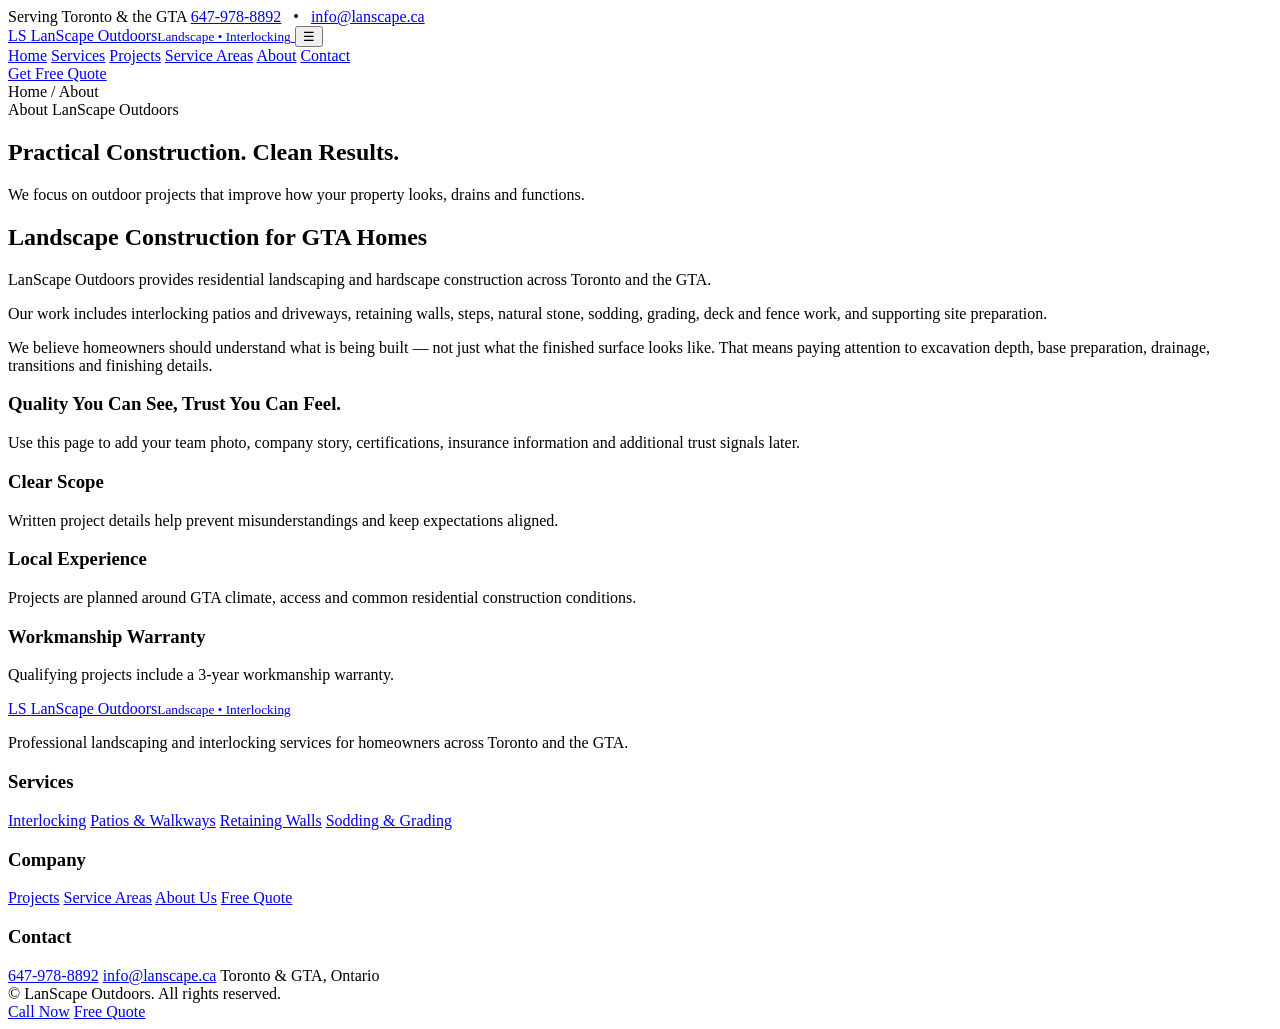
==== about.html @ bbb2f683 "Add files via upload" ====
<!doctype html>
<html lang="en-CA">
<head>
  <meta charset="utf-8">
  <meta name="viewport" content="width=device-width,initial-scale=1">
  <title>About LanScape Outdoors | Toronto Landscaping Contractor</title>
  <meta name="description" content="Learn about LanScape Outdoors, a Toronto GTA landscaping and interlocking contractor focused on durable construction and clean finishing.">
  <link rel="canonical" href="https://lanscape.ca/about.html">
  <link rel="stylesheet" href="/assets/css/style.css">
  <meta property="og:title" content="About LanScape Outdoors | Toronto Landscaping Contractor">
  <meta property="og:description" content="Learn about LanScape Outdoors, a Toronto GTA landscaping and interlocking contractor focused on durable construction and clean finishing.">
  <meta property="og:type" content="website">
  <meta property="og:url" content="https://lanscape.ca/about.html">
  <meta name="theme-color" content="#0f2747">
  <script type="application/ld+json">
  {
    "@context":"https://schema.org",
    "@type":"HomeAndConstructionBusiness",
    "name":"LanScape Outdoors",
    "url":"https://lanscape.ca",
    "telephone":"+1-647-978-8892",
    "email":"info@lanscape.ca",
    "areaServed":["Toronto","Markham","Richmond Hill","Vaughan","Stouffville","Scarborough","North York","Mississauga","Brampton","Aurora"],
    "priceRange":"$$"
  }
  </script>
</head>
<body>

<div class="topbar">
  <div class="container">
    <span>Serving Toronto & the GTA</span>
    <span><a href="tel:+16479788892">647-978-8892</a> &nbsp; • &nbsp; <a href="mailto:info@lanscape.ca">info@lanscape.ca</a></span>
  </div>
</div>
<header class="header">
  <div class="container nav">
    <a class="brand" href="/">
      <span class="brand-mark">LS</span>
      <span>LanScape Outdoors<small>Landscape • Interlocking</small></span>
    </a>
    <button class="menu-toggle" aria-label="Open navigation">☰</button>
    <nav class="nav-links">
      <a href="/">Home</a>
      <a href="/services.html">Services</a>
      <a href="/projects.html">Projects</a>
      <a href="/service-areas.html">Service Areas</a>
      <a href="/about.html">About</a>
      <a href="/contact.html">Contact</a>
    </nav>
    <a class="cta" href="/contact.html">Get Free Quote</a>
  </div>
</header>


<main>
<section class="page-hero"><div class="container"><div class="breadcrumb">Home / About</div><div class="eyebrow">About LanScape Outdoors</div><h1>Practical Construction. Clean Results.</h1><p>We focus on outdoor projects that improve how your property looks, drains and functions.</p></div></section>
<section><div class="container split">
<div><h2>Landscape Construction for GTA Homes</h2><p class="lead">LanScape Outdoors provides residential landscaping and hardscape construction across Toronto and the GTA.</p><p>Our work includes interlocking patios and driveways, retaining walls, steps, natural stone, sodding, grading, deck and fence work, and supporting site preparation.</p><p>We believe homeowners should understand what is being built — not just what the finished surface looks like. That means paying attention to excavation depth, base preparation, drainage, transitions and finishing details.</p></div>
<div class="quote-box"><h3>Quality You Can See, Trust You Can Feel.</h3><p>Use this page to add your team photo, company story, certifications, insurance information and additional trust signals later.</p></div>
</div></section>
<section class="alt"><div class="container"><div class="grid-3">
<div class="card"><h3>Clear Scope</h3><p>Written project details help prevent misunderstandings and keep expectations aligned.</p></div>
<div class="card"><h3>Local Experience</h3><p>Projects are planned around GTA climate, access and common residential construction conditions.</p></div>
<div class="card"><h3>Workmanship Warranty</h3><p>Qualifying projects include a 3-year workmanship warranty.</p></div>
</div></div></section>
</main>


<footer class="footer">
  <div class="container">
    <div class="footer-grid">
      <div>
        <a class="brand" href="/">
          <span class="brand-mark">LS</span>
          <span>LanScape Outdoors<small>Landscape • Interlocking</small></span>
        </a>
        <p>Professional landscaping and interlocking services for homeowners across Toronto and the GTA.</p>
      </div>
      <div>
        <h3>Services</h3>
        <a href="/services.html">Interlocking</a>
        <a href="/services.html">Patios & Walkways</a>
        <a href="/services.html">Retaining Walls</a>
        <a href="/services.html">Sodding & Grading</a>
      </div>
      <div>
        <h3>Company</h3>
        <a href="/projects.html">Projects</a>
        <a href="/service-areas.html">Service Areas</a>
        <a href="/about.html">About Us</a>
        <a href="/contact.html">Free Quote</a>
      </div>
      <div>
        <h3>Contact</h3>
        <a href="tel:+16479788892">647-978-8892</a>
        <a href="mailto:info@lanscape.ca">info@lanscape.ca</a>
        <span>Toronto & GTA, Ontario</span>
      </div>
    </div>
    <div class="footer-bottom">© <span data-year></span> LanScape Outdoors. All rights reserved.</div>
  </div>
</footer>
<div class="floating-contact">
  <a class="btn btn-secondary" href="tel:+16479788892">Call Now</a>
  <a class="btn btn-primary" href="/contact.html">Free Quote</a>
</div>

<script src="/assets/js/main.js"></script>
</body>
</html>
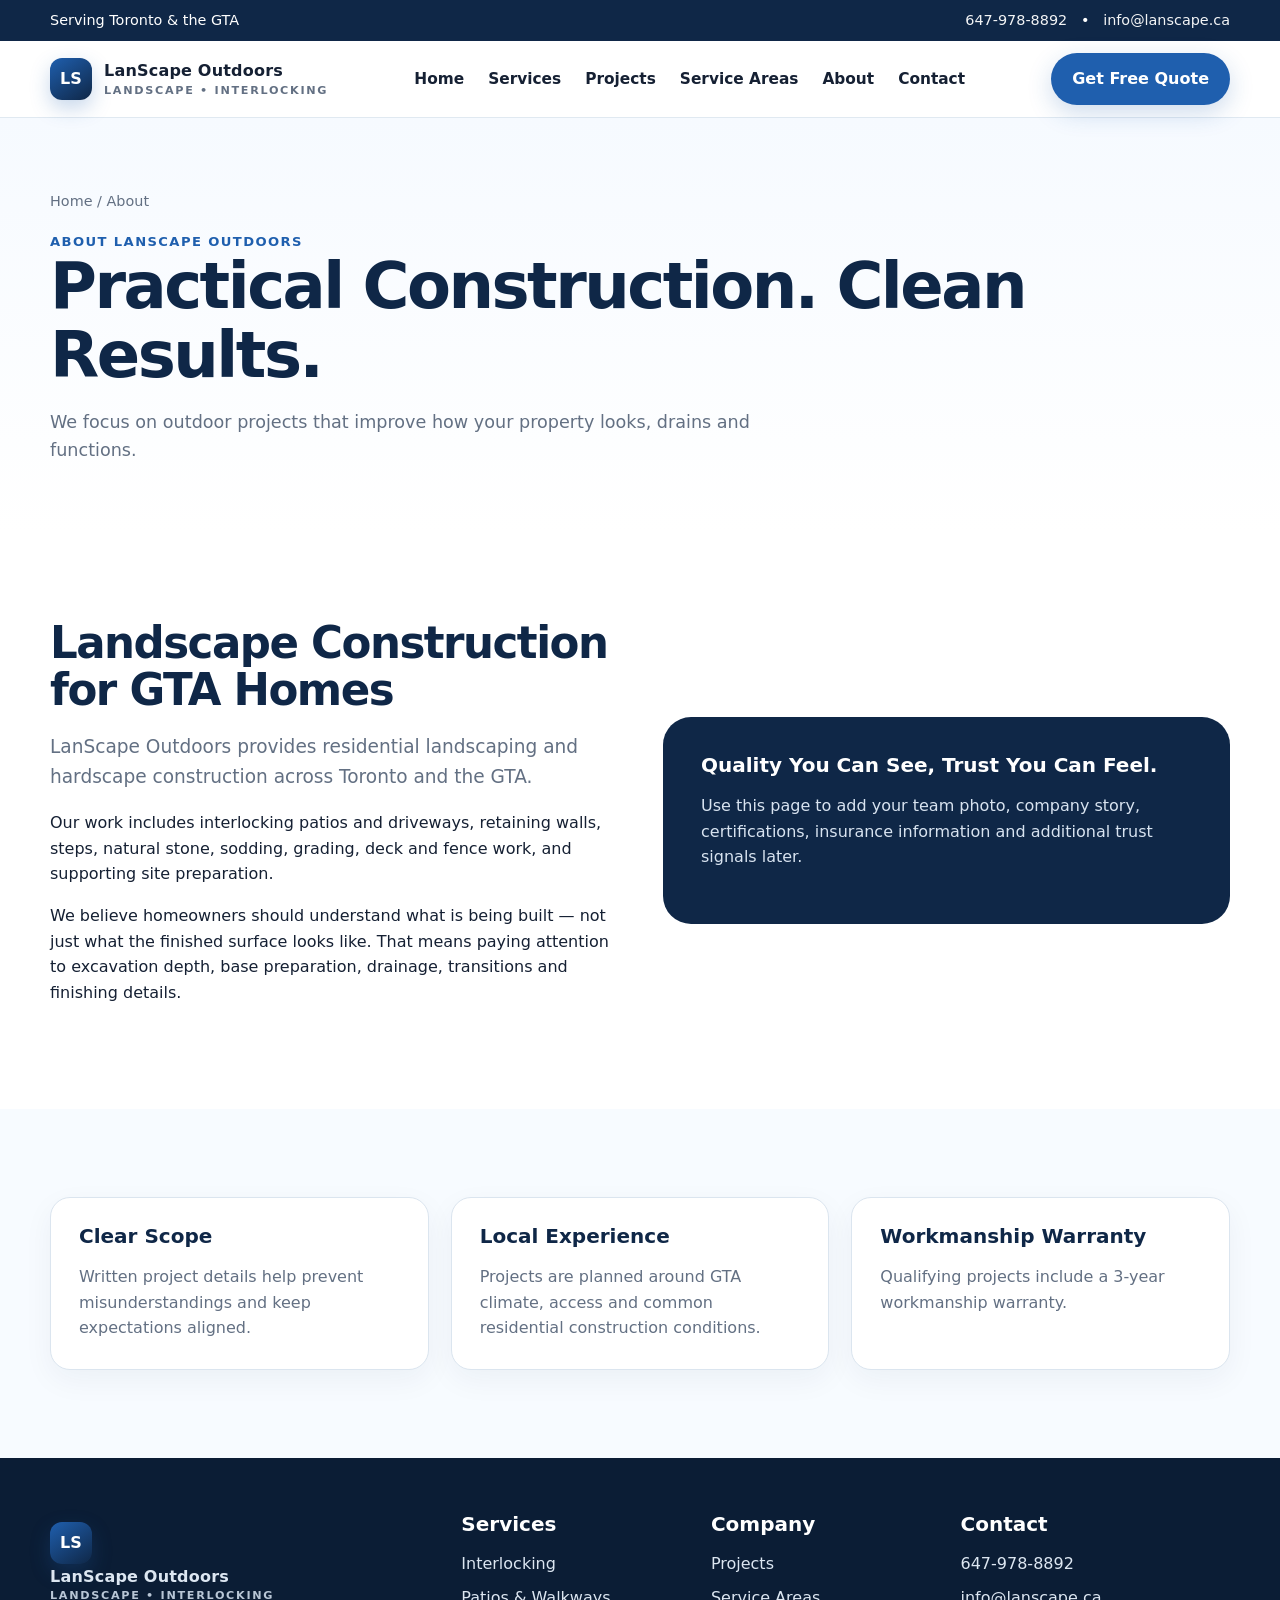
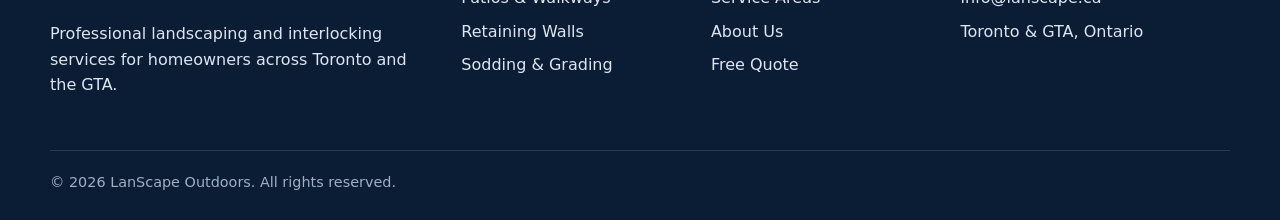
==== commit 6f96ea4d: "Update about.html" ====
--- a/about.html
+++ b/about.html
@@ -6,7 +6,7 @@
   <title>About LanScape Outdoors | Toronto Landscaping Contractor</title>
   <meta name="description" content="Learn about LanScape Outdoors, a Toronto GTA landscaping and interlocking contractor focused on durable construction and clean finishing.">
   <link rel="canonical" href="https://lanscape.ca/about.html">
-  <link rel="stylesheet" href="/assets/css/style.css">
+  <link rel="stylesheet" href="/style.css">
   <meta property="og:title" content="About LanScape Outdoors | Toronto Landscaping Contractor">
   <meta property="og:description" content="Learn about LanScape Outdoors, a Toronto GTA landscaping and interlocking contractor focused on durable construction and clean finishing.">
   <meta property="og:type" content="website">
--- a/style.css
+++ b/style.css
@@ -0,0 +1,196 @@
+:root{
+  --navy:#0f2747;
+  --blue:#1f5fae;
+  --blue2:#2f7fd3;
+  --sky:#eaf4ff;
+  --ink:#152033;
+  --muted:#637083;
+  --line:#dbe5ef;
+  --white:#ffffff;
+  --green:#2e7d32;
+  --shadow:0 18px 50px rgba(15,39,71,.12);
+  --radius:20px;
+  --max:1180px;
+}
+*{box-sizing:border-box}
+html{scroll-behavior:smooth}
+body{
+  margin:0;
+  font-family:Inter,ui-sans-serif,system-ui,-apple-system,BlinkMacSystemFont,"Segoe UI",Arial,sans-serif;
+  color:var(--ink);
+  background:#fff;
+  line-height:1.6;
+}
+a{color:inherit;text-decoration:none}
+img{max-width:100%;display:block}
+.container{width:min(var(--max),calc(100% - 36px));margin:auto}
+.topbar{
+  background:var(--navy);color:#fff;font-size:.9rem;
+}
+.topbar .container{
+  display:flex;justify-content:space-between;gap:18px;align-items:center;padding:9px 0;
+}
+.topbar a{opacity:.95}
+.header{
+  position:sticky;top:0;z-index:50;background:rgba(255,255,255,.96);
+  backdrop-filter:blur(12px);border-bottom:1px solid rgba(219,229,239,.85)
+}
+.nav{
+  min-height:76px;display:flex;align-items:center;justify-content:space-between;gap:24px
+}
+.brand{display:flex;align-items:center;gap:12px;font-weight:900;letter-spacing:.2px}
+.brand-mark{
+  width:42px;height:42px;border-radius:12px;background:linear-gradient(145deg,var(--blue),var(--navy));
+  color:#fff;display:grid;place-items:center;font-weight:900;box-shadow:0 8px 20px rgba(31,95,174,.25)
+}
+.brand small{display:block;font-size:.7rem;color:var(--muted);letter-spacing:1.7px;text-transform:uppercase;margin-top:-2px}
+.nav-links{display:flex;align-items:center;gap:24px;font-weight:700;font-size:.96rem}
+.nav-links a:hover{color:var(--blue)}
+.cta,.btn{
+  display:inline-flex;align-items:center;justify-content:center;gap:8px;
+  border-radius:999px;padding:12px 20px;font-weight:800;border:1px solid transparent;cursor:pointer
+}
+.cta,.btn-primary{background:var(--blue);color:#fff;box-shadow:0 8px 24px rgba(31,95,174,.22)}
+.cta:hover,.btn-primary:hover{background:var(--navy)}
+.btn-secondary{background:#fff;border-color:var(--line);color:var(--navy)}
+.menu-toggle{display:none;background:none;border:0;font-size:1.6rem}
+.hero{
+  background:
+    radial-gradient(circle at 10% 10%,rgba(47,127,211,.16),transparent 36%),
+    linear-gradient(180deg,#f8fbff 0%,#fff 100%);
+  padding:88px 0 72px;
+}
+.hero-grid{display:grid;grid-template-columns:1.05fr .95fr;gap:54px;align-items:center}
+.eyebrow{color:var(--blue);font-weight:900;letter-spacing:1.4px;text-transform:uppercase;font-size:.82rem}
+h1,h2,h3{line-height:1.08;margin:0 0 16px;color:var(--navy)}
+h1{font-size:clamp(2.65rem,5vw,5rem);letter-spacing:-2.5px}
+h2{font-size:clamp(2rem,3.4vw,3.3rem);letter-spacing:-1.5px}
+h3{font-size:1.25rem}
+.lead{font-size:1.16rem;color:var(--muted);max-width:650px}
+.hero-actions{display:flex;gap:12px;flex-wrap:wrap;margin-top:28px}
+.trust-row{display:flex;gap:22px;flex-wrap:wrap;margin-top:28px;color:#3b4b60;font-weight:700;font-size:.95rem}
+.visual{
+  min-height:500px;border-radius:32px;overflow:hidden;position:relative;box-shadow:var(--shadow);
+  background:
+  linear-gradient(135deg,rgba(15,39,71,.08),rgba(31,95,174,.18)),
+  linear-gradient(145deg,#d8e4ef,#f7fbff);
+  border:1px solid #dce7f2
+}
+.visual:before{
+  content:"PROJECT PHOTO";position:absolute;inset:0;display:grid;place-items:center;
+  font-weight:900;color:rgba(15,39,71,.26);letter-spacing:4px;font-size:1.1rem
+}
+.visual-card{
+  position:absolute;left:24px;bottom:24px;background:rgba(255,255,255,.95);
+  border-radius:18px;padding:18px 20px;box-shadow:0 12px 35px rgba(15,39,71,.18);max-width:290px
+}
+.visual-card strong{display:block;color:var(--navy);font-size:1.15rem}
+section{padding:88px 0}
+.section-head{max-width:720px;margin-bottom:42px}
+.section-head p{color:var(--muted);font-size:1.05rem}
+.grid-3{display:grid;grid-template-columns:repeat(3,1fr);gap:22px}
+.card{
+  border:1px solid var(--line);border-radius:var(--radius);padding:28px;background:#fff;
+  box-shadow:0 10px 30px rgba(15,39,71,.05)
+}
+.card:hover{transform:translateY(-2px);transition:.2s ease;box-shadow:var(--shadow)}
+.icon{
+  width:48px;height:48px;border-radius:14px;background:var(--sky);display:grid;place-items:center;
+  color:var(--blue);font-weight:900;margin-bottom:18px
+}
+.card p{color:var(--muted);margin-bottom:0}
+.alt{background:#f7fbff}
+.project-grid{display:grid;grid-template-columns:repeat(3,1fr);gap:22px}
+.project{
+  border-radius:22px;overflow:hidden;background:#fff;border:1px solid var(--line);box-shadow:0 10px 30px rgba(15,39,71,.06)
+}
+.project-image{
+  aspect-ratio:4/3;background:linear-gradient(145deg,#d5e3ef,#eff6fb);display:grid;place-items:center;
+  color:rgba(15,39,71,.28);font-weight:900;letter-spacing:2px
+}
+.project-body{padding:20px}
+.project-body small{color:var(--blue);font-weight:800}
+.stats{display:grid;grid-template-columns:repeat(4,1fr);gap:16px;margin-top:36px}
+.stat{background:var(--navy);color:white;padding:24px;border-radius:18px}
+.stat strong{font-size:2rem;display:block}
+.stat span{opacity:.8}
+.split{display:grid;grid-template-columns:1fr 1fr;gap:46px;align-items:center}
+.checks{display:grid;gap:13px;margin:24px 0}
+.check{display:flex;gap:12px;align-items:flex-start}
+.check-badge{
+  width:26px;height:26px;border-radius:50%;display:grid;place-items:center;background:#e9f7eb;color:var(--green);font-weight:900;flex:none
+}
+.quote-box{background:var(--navy);color:#fff;border-radius:28px;padding:38px}
+.quote-box h2,.quote-box h3{color:#fff}
+.quote-box p{color:#d8e3f0}
+.form{display:grid;grid-template-columns:1fr 1fr;gap:15px;margin-top:22px}
+.form .full{grid-column:1/-1}
+input,select,textarea{
+  width:100%;padding:14px 15px;border-radius:12px;border:1px solid #cfdbe7;
+  font:inherit;background:#fff;color:var(--ink)
+}
+textarea{min-height:128px;resize:vertical}
+.notice{font-size:.85rem;color:#7b8796;margin-top:10px}
+.footer{background:#0b1d35;color:#dce6f1;padding:56px 0 26px}
+.footer-grid{display:grid;grid-template-columns:1.4fr .8fr .8fr 1fr;gap:34px}
+.footer h3{color:#fff}
+.footer a{display:block;margin:8px 0;color:#dce6f1}
+.footer .brand small{color:#b8c6d6}
+.footer-bottom{border-top:1px solid rgba(255,255,255,.12);margin-top:36px;padding-top:20px;color:#9fb0c4;font-size:.9rem}
+.page-hero{padding:72px 0 50px;background:linear-gradient(180deg,#f6faff,#fff)}
+.page-hero p{max-width:720px;color:var(--muted);font-size:1.1rem}
+.service-list{display:grid;grid-template-columns:repeat(2,1fr);gap:20px}
+.service-item{padding:26px;border:1px solid var(--line);border-radius:18px}
+.area-grid{display:grid;grid-template-columns:repeat(4,1fr);gap:14px}
+.area-pill{padding:16px;border:1px solid var(--line);border-radius:14px;background:#fff;font-weight:800;color:var(--navy);text-align:center}
+.breadcrumb{font-size:.9rem;color:var(--muted);margin-bottom:18px}
+.callout{padding:24px;border-left:4px solid var(--blue);background:var(--sky);border-radius:12px}
+.floating-contact{
+  display:none;position:fixed;left:12px;right:12px;bottom:12px;z-index:60;gap:10px
+}
+.floating-contact a{flex:1}
+@media(max-width:900px){
+  .nav-links{display:none;position:absolute;top:76px;left:0;right:0;background:#fff;padding:20px 24px;border-bottom:1px solid var(--line);flex-direction:column;align-items:flex-start}
+  .nav-links.open{display:flex}
+  .menu-toggle{display:block}
+  .nav .cta{display:none}
+  .hero{padding-top:56px}
+  .hero-grid,.split{grid-template-columns:1fr}
+  .visual{min-height:380px}
+  .grid-3,.project-grid{grid-template-columns:1fr 1fr}
+  .stats{grid-template-columns:1fr 1fr}
+  .footer-grid{grid-template-columns:1fr 1fr}
+  .area-grid{grid-template-columns:repeat(2,1fr)}
+}
+@media(max-width:620px){
+  body{padding-bottom:76px}
+  .topbar .container{justify-content:center}.topbar .container span:last-child{display:none}
+  .grid-3,.project-grid,.service-list,.form{grid-template-columns:1fr}
+  .form .full{grid-column:auto}
+  .footer-grid{grid-template-columns:1fr}
+  .visual{min-height:320px}
+  h1{letter-spacing:-1.5px}
+  section{padding:68px 0}
+  .floating-contact{display:flex}
+}
+
+
+/* ===== Homepage v2 ===== */
+.home-hero{position:relative;min-height:700px;display:flex;align-items:center;overflow:hidden;background:linear-gradient(90deg,rgba(7,25,47,.92) 0%,rgba(7,25,47,.78) 42%,rgba(7,25,47,.24) 72%,rgba(7,25,47,.08) 100%),linear-gradient(135deg,#213c5d,#8da5b8)}
+.home-hero::after{content:"REPLACE WITH YOUR BEST COMPLETED PROJECT PHOTO";position:absolute;right:5%;bottom:8%;color:rgba(255,255,255,.34);font-weight:900;letter-spacing:2px;font-size:.8rem}
+.home-hero-content{position:relative;z-index:2;max-width:760px;padding:105px 0 100px;color:#fff}
+.home-hero .eyebrow{color:#9fd0ff}.home-hero h1{color:#fff;font-size:clamp(3rem,5.7vw,5.7rem);max-width:900px}.home-hero .lead{color:#e1ebf5;max-width:690px;font-size:1.18rem}
+.hero-proof{display:flex;gap:24px;flex-wrap:wrap;margin-top:30px;color:#fff;font-weight:800}.hero-proof span{display:flex;align-items:center;gap:8px}.hero-proof i{font-style:normal;width:24px;height:24px;border-radius:50%;background:rgba(255,255,255,.15);display:grid;place-items:center}
+.proof-strip{margin-top:-38px;position:relative;z-index:5}.proof-strip-inner{background:#fff;border:1px solid var(--line);border-radius:22px;box-shadow:var(--shadow);display:grid;grid-template-columns:repeat(4,1fr);overflow:hidden}
+.proof-item{padding:26px 24px;border-right:1px solid var(--line)}.proof-item:last-child{border-right:0}.proof-item strong{display:block;color:var(--navy);font-size:1.06rem}.proof-item span{color:var(--muted);font-size:.9rem}
+.service-feature-grid{display:grid;grid-template-columns:repeat(4,1fr);gap:18px}.service-feature{min-height:280px;border-radius:22px;padding:26px;position:relative;overflow:hidden;color:#fff;display:flex;align-items:flex-end;background:linear-gradient(180deg,rgba(14,39,69,.10),rgba(14,39,69,.92)),linear-gradient(145deg,#8fa8ba,#46637e)}
+.service-feature h3{color:#fff;margin-bottom:8px;font-size:1.35rem}.service-feature p{color:#dce7f1;margin:0;font-size:.95rem}.service-feature .num{position:absolute;top:20px;left:22px;font-weight:900;font-size:.84rem;color:#c8e0f8}
+.project-showcase{display:grid;grid-template-columns:1.25fr .75fr;gap:20px}.big-project,.small-project{border-radius:24px;overflow:hidden;position:relative;background:linear-gradient(145deg,#d3dfe8,#7891a5)}.big-project{min-height:520px}.small-stack{display:grid;gap:20px}.small-project{min-height:250px}
+.project-overlay{position:absolute;left:0;right:0;bottom:0;padding:28px;color:#fff;background:linear-gradient(transparent,rgba(8,27,48,.92))}.project-overlay h3{color:#fff;margin:4px 0 5px}.project-overlay span{font-size:.9rem;color:#dfe9f3}
+.photo-tag{position:absolute;top:18px;right:18px;background:rgba(255,255,255,.91);color:var(--navy);padding:7px 11px;border-radius:999px;font-size:.72rem;font-weight:900;letter-spacing:.7px}
+.process-grid{display:grid;grid-template-columns:repeat(4,1fr);gap:18px}.process-step{padding:28px 24px;border-top:3px solid var(--blue);background:#fff;border-radius:0 0 18px 18px;box-shadow:0 12px 32px rgba(15,39,71,.06)}.process-step b{display:block;color:var(--blue);font-size:.82rem;letter-spacing:1px;margin-bottom:12px}.process-step h3{font-size:1.15rem}
+.warranty-band{border:1px solid #bfd6ed;background:linear-gradient(135deg,#edf6ff,#f9fcff);border-radius:24px;padding:34px;display:flex;justify-content:space-between;gap:30px;align-items:center}.warranty-band h3{font-size:1.55rem;margin-bottom:8px}
+.faq{display:grid;gap:12px}.faq details{border:1px solid var(--line);border-radius:14px;padding:17px 20px;background:#fff}.faq summary{cursor:pointer;font-weight:800;color:var(--navy)}.faq p{color:var(--muted);margin-bottom:0}
+.bottom-cta{padding:75px 0;background:linear-gradient(135deg,var(--navy),#173d6b);color:#fff}.bottom-cta h2{color:#fff}.bottom-cta p{color:#d8e6f3}
+@media(max-width:1000px){.service-feature-grid,.process-grid{grid-template-columns:1fr 1fr}.proof-strip-inner{grid-template-columns:1fr 1fr}.proof-item:nth-child(2){border-right:0}.proof-item:nth-child(-n+2){border-bottom:1px solid var(--line)}}
+@media(max-width:760px){.home-hero{min-height:640px;background:linear-gradient(180deg,#102b4d,#24496e)}.home-hero-content{padding:75px 0 90px}.proof-strip{margin-top:-24px}.proof-strip-inner,.service-feature-grid,.process-grid,.project-showcase{grid-template-columns:1fr}.proof-item{border-right:0;border-bottom:1px solid var(--line)}.proof-item:last-child{border-bottom:0}.big-project{min-height:400px}.warranty-band{align-items:flex-start;flex-direction:column}}
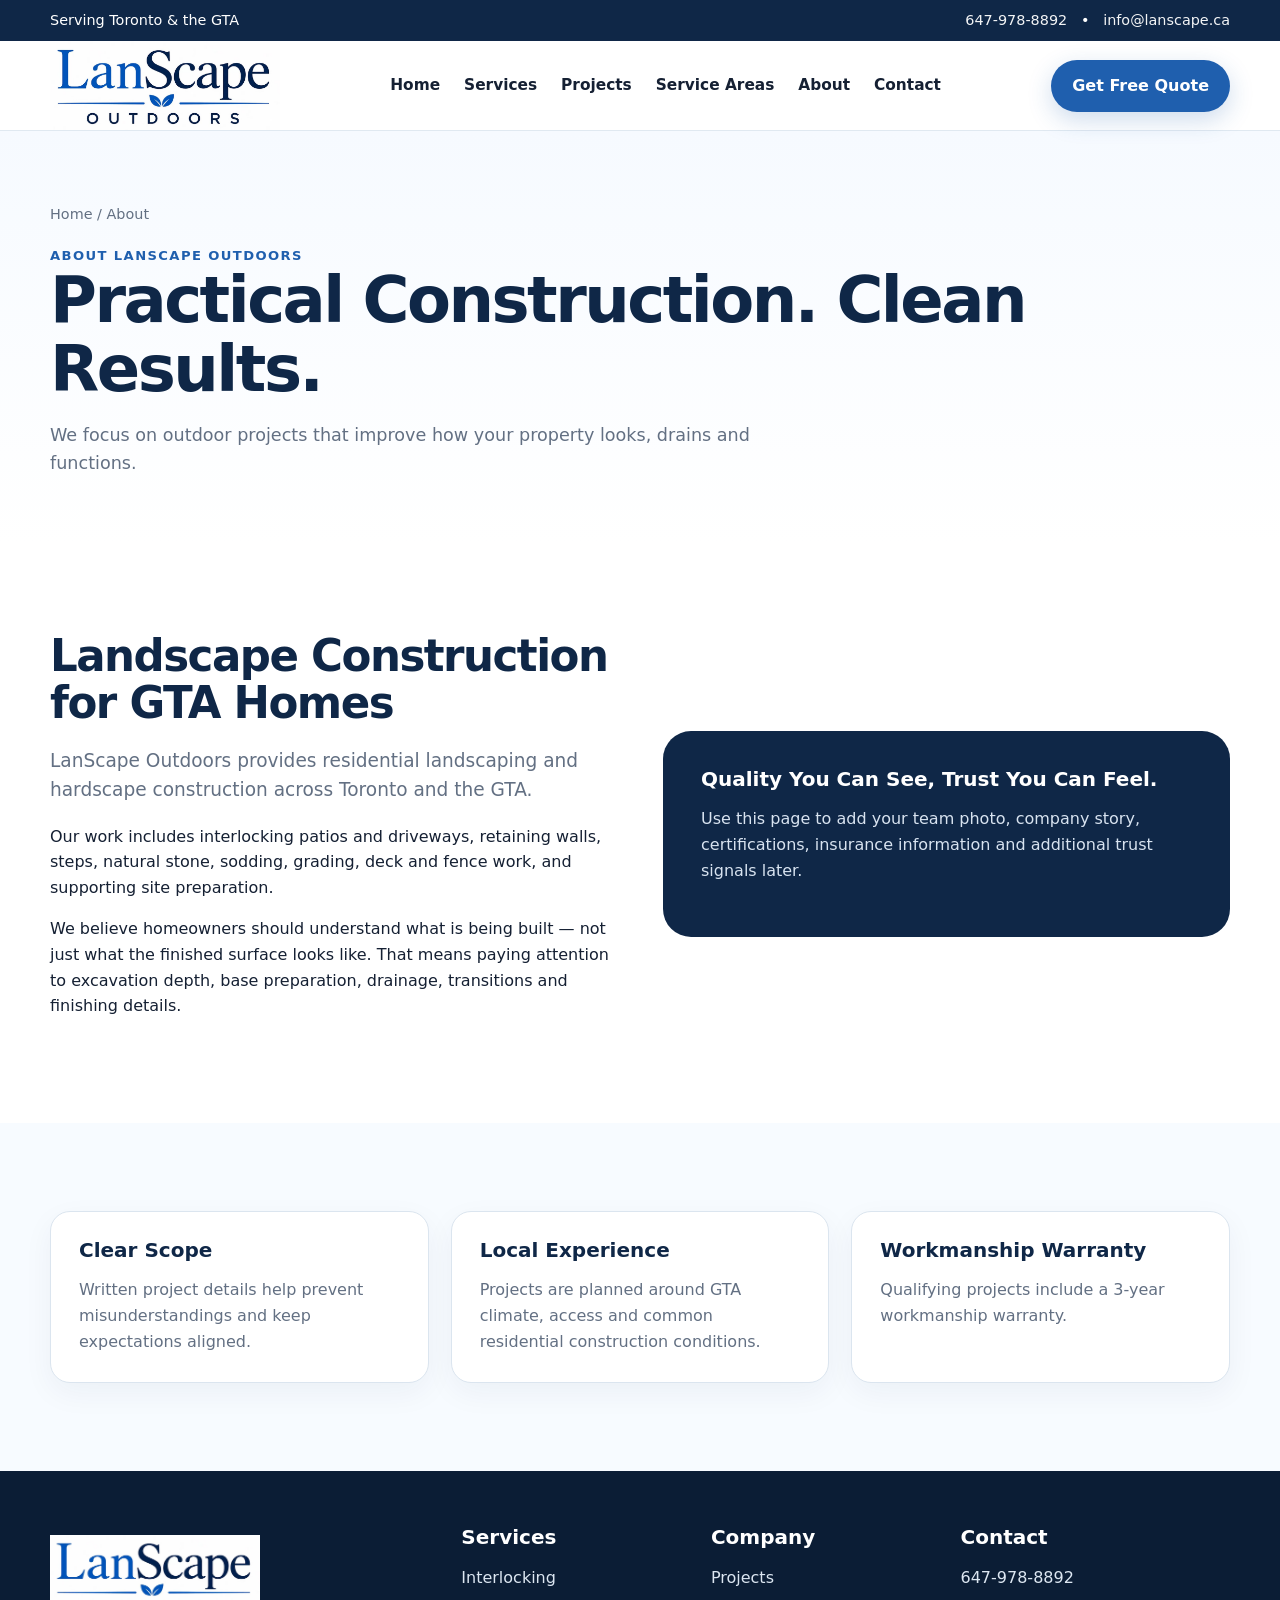
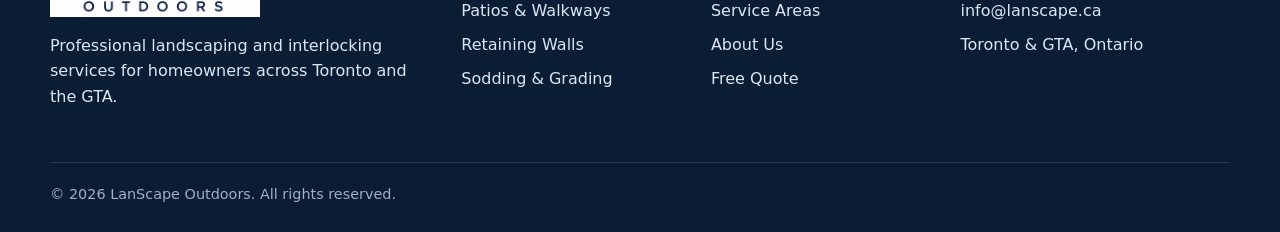
==== commit 818d1306: "Add files via upload" ====
--- a/about.html
+++ b/about.html
@@ -6,7 +6,7 @@
   <title>About LanScape Outdoors | Toronto Landscaping Contractor</title>
   <meta name="description" content="Learn about LanScape Outdoors, a Toronto GTA landscaping and interlocking contractor focused on durable construction and clean finishing.">
   <link rel="canonical" href="https://lanscape.ca/about.html">
-  <link rel="stylesheet" href="/style.css">
+  <link rel="stylesheet" href="/assets/css/style.css">
   <meta property="og:title" content="About LanScape Outdoors | Toronto Landscaping Contractor">
   <meta property="og:description" content="Learn about LanScape Outdoors, a Toronto GTA landscaping and interlocking contractor focused on durable construction and clean finishing.">
   <meta property="og:type" content="website">
@@ -35,10 +35,7 @@
 </div>
 <header class="header">
   <div class="container nav">
-    <a class="brand" href="/">
-      <span class="brand-mark">LS</span>
-      <span>LanScape Outdoors<small>Landscape • Interlocking</small></span>
-    </a>
+    <a class="brand brand-logo" href="/"><img src="/assets/images/lanscape-logo.png" alt="LanScape Outdoors"></a>
     <button class="menu-toggle" aria-label="Open navigation">☰</button>
     <nav class="nav-links">
       <a href="/">Home</a>
@@ -71,10 +68,7 @@
   <div class="container">
     <div class="footer-grid">
       <div>
-        <a class="brand" href="/">
-          <span class="brand-mark">LS</span>
-          <span>LanScape Outdoors<small>Landscape • Interlocking</small></span>
-        </a>
+        <a class="brand brand-logo" href="/"><img src="/assets/images/lanscape-logo.png" alt="LanScape Outdoors"></a>
         <p>Professional landscaping and interlocking services for homeowners across Toronto and the GTA.</p>
       </div>
       <div>
--- a/assets/css/style.css
+++ b/assets/css/style.css
@@ -0,0 +1,204 @@
+:root{
+  --navy:#0f2747;
+  --blue:#1f5fae;
+  --blue2:#2f7fd3;
+  --sky:#eaf4ff;
+  --ink:#152033;
+  --muted:#637083;
+  --line:#dbe5ef;
+  --white:#ffffff;
+  --green:#2e7d32;
+  --shadow:0 18px 50px rgba(15,39,71,.12);
+  --radius:20px;
+  --max:1180px;
+}
+*{box-sizing:border-box}
+html{scroll-behavior:smooth}
+body{
+  margin:0;
+  font-family:Inter,ui-sans-serif,system-ui,-apple-system,BlinkMacSystemFont,"Segoe UI",Arial,sans-serif;
+  color:var(--ink);
+  background:#fff;
+  line-height:1.6;
+}
+a{color:inherit;text-decoration:none}
+img{max-width:100%;display:block}
+.container{width:min(var(--max),calc(100% - 36px));margin:auto}
+.topbar{
+  background:var(--navy);color:#fff;font-size:.9rem;
+}
+.topbar .container{
+  display:flex;justify-content:space-between;gap:18px;align-items:center;padding:9px 0;
+}
+.topbar a{opacity:.95}
+.header{
+  position:sticky;top:0;z-index:50;background:rgba(255,255,255,.96);
+  backdrop-filter:blur(12px);border-bottom:1px solid rgba(219,229,239,.85)
+}
+.nav{
+  min-height:76px;display:flex;align-items:center;justify-content:space-between;gap:24px
+}
+.brand{display:flex;align-items:center;gap:12px;font-weight:900;letter-spacing:.2px}
+.brand-mark{
+  width:42px;height:42px;border-radius:12px;background:linear-gradient(145deg,var(--blue),var(--navy));
+  color:#fff;display:grid;place-items:center;font-weight:900;box-shadow:0 8px 20px rgba(31,95,174,.25)
+}
+.brand small{display:block;font-size:.7rem;color:var(--muted);letter-spacing:1.7px;text-transform:uppercase;margin-top:-2px}
+.nav-links{display:flex;align-items:center;gap:24px;font-weight:700;font-size:.96rem}
+.nav-links a:hover{color:var(--blue)}
+.cta,.btn{
+  display:inline-flex;align-items:center;justify-content:center;gap:8px;
+  border-radius:999px;padding:12px 20px;font-weight:800;border:1px solid transparent;cursor:pointer
+}
+.cta,.btn-primary{background:var(--blue);color:#fff;box-shadow:0 8px 24px rgba(31,95,174,.22)}
+.cta:hover,.btn-primary:hover{background:var(--navy)}
+.btn-secondary{background:#fff;border-color:var(--line);color:var(--navy)}
+.menu-toggle{display:none;background:none;border:0;font-size:1.6rem}
+.hero{
+  background:
+    radial-gradient(circle at 10% 10%,rgba(47,127,211,.16),transparent 36%),
+    linear-gradient(180deg,#f8fbff 0%,#fff 100%);
+  padding:88px 0 72px;
+}
+.hero-grid{display:grid;grid-template-columns:1.05fr .95fr;gap:54px;align-items:center}
+.eyebrow{color:var(--blue);font-weight:900;letter-spacing:1.4px;text-transform:uppercase;font-size:.82rem}
+h1,h2,h3{line-height:1.08;margin:0 0 16px;color:var(--navy)}
+h1{font-size:clamp(2.65rem,5vw,5rem);letter-spacing:-2.5px}
+h2{font-size:clamp(2rem,3.4vw,3.3rem);letter-spacing:-1.5px}
+h3{font-size:1.25rem}
+.lead{font-size:1.16rem;color:var(--muted);max-width:650px}
+.hero-actions{display:flex;gap:12px;flex-wrap:wrap;margin-top:28px}
+.trust-row{display:flex;gap:22px;flex-wrap:wrap;margin-top:28px;color:#3b4b60;font-weight:700;font-size:.95rem}
+.visual{
+  min-height:500px;border-radius:32px;overflow:hidden;position:relative;box-shadow:var(--shadow);
+  background:
+  linear-gradient(135deg,rgba(15,39,71,.08),rgba(31,95,174,.18)),
+  linear-gradient(145deg,#d8e4ef,#f7fbff);
+  border:1px solid #dce7f2
+}
+.visual:before{
+  content:"PROJECT PHOTO";position:absolute;inset:0;display:grid;place-items:center;
+  font-weight:900;color:rgba(15,39,71,.26);letter-spacing:4px;font-size:1.1rem
+}
+.visual-card{
+  position:absolute;left:24px;bottom:24px;background:rgba(255,255,255,.95);
+  border-radius:18px;padding:18px 20px;box-shadow:0 12px 35px rgba(15,39,71,.18);max-width:290px
+}
+.visual-card strong{display:block;color:var(--navy);font-size:1.15rem}
+section{padding:88px 0}
+.section-head{max-width:720px;margin-bottom:42px}
+.section-head p{color:var(--muted);font-size:1.05rem}
+.grid-3{display:grid;grid-template-columns:repeat(3,1fr);gap:22px}
+.card{
+  border:1px solid var(--line);border-radius:var(--radius);padding:28px;background:#fff;
+  box-shadow:0 10px 30px rgba(15,39,71,.05)
+}
+.card:hover{transform:translateY(-2px);transition:.2s ease;box-shadow:var(--shadow)}
+.icon{
+  width:48px;height:48px;border-radius:14px;background:var(--sky);display:grid;place-items:center;
+  color:var(--blue);font-weight:900;margin-bottom:18px
+}
+.card p{color:var(--muted);margin-bottom:0}
+.alt{background:#f7fbff}
+.project-grid{display:grid;grid-template-columns:repeat(3,1fr);gap:22px}
+.project{
+  border-radius:22px;overflow:hidden;background:#fff;border:1px solid var(--line);box-shadow:0 10px 30px rgba(15,39,71,.06)
+}
+.project-image{
+  aspect-ratio:4/3;background:linear-gradient(145deg,#d5e3ef,#eff6fb);display:grid;place-items:center;
+  color:rgba(15,39,71,.28);font-weight:900;letter-spacing:2px
+}
+.project-body{padding:20px}
+.project-body small{color:var(--blue);font-weight:800}
+.stats{display:grid;grid-template-columns:repeat(4,1fr);gap:16px;margin-top:36px}
+.stat{background:var(--navy);color:white;padding:24px;border-radius:18px}
+.stat strong{font-size:2rem;display:block}
+.stat span{opacity:.8}
+.split{display:grid;grid-template-columns:1fr 1fr;gap:46px;align-items:center}
+.checks{display:grid;gap:13px;margin:24px 0}
+.check{display:flex;gap:12px;align-items:flex-start}
+.check-badge{
+  width:26px;height:26px;border-radius:50%;display:grid;place-items:center;background:#e9f7eb;color:var(--green);font-weight:900;flex:none
+}
+.quote-box{background:var(--navy);color:#fff;border-radius:28px;padding:38px}
+.quote-box h2,.quote-box h3{color:#fff}
+.quote-box p{color:#d8e3f0}
+.form{display:grid;grid-template-columns:1fr 1fr;gap:15px;margin-top:22px}
+.form .full{grid-column:1/-1}
+input,select,textarea{
+  width:100%;padding:14px 15px;border-radius:12px;border:1px solid #cfdbe7;
+  font:inherit;background:#fff;color:var(--ink)
+}
+textarea{min-height:128px;resize:vertical}
+.notice{font-size:.85rem;color:#7b8796;margin-top:10px}
+.footer{background:#0b1d35;color:#dce6f1;padding:56px 0 26px}
+.footer-grid{display:grid;grid-template-columns:1.4fr .8fr .8fr 1fr;gap:34px}
+.footer h3{color:#fff}
+.footer a{display:block;margin:8px 0;color:#dce6f1}
+.footer .brand small{color:#b8c6d6}
+.footer-bottom{border-top:1px solid rgba(255,255,255,.12);margin-top:36px;padding-top:20px;color:#9fb0c4;font-size:.9rem}
+.page-hero{padding:72px 0 50px;background:linear-gradient(180deg,#f6faff,#fff)}
+.page-hero p{max-width:720px;color:var(--muted);font-size:1.1rem}
+.service-list{display:grid;grid-template-columns:repeat(2,1fr);gap:20px}
+.service-item{padding:26px;border:1px solid var(--line);border-radius:18px}
+.area-grid{display:grid;grid-template-columns:repeat(4,1fr);gap:14px}
+.area-pill{padding:16px;border:1px solid var(--line);border-radius:14px;background:#fff;font-weight:800;color:var(--navy);text-align:center}
+.breadcrumb{font-size:.9rem;color:var(--muted);margin-bottom:18px}
+.callout{padding:24px;border-left:4px solid var(--blue);background:var(--sky);border-radius:12px}
+.floating-contact{
+  display:none;position:fixed;left:12px;right:12px;bottom:12px;z-index:60;gap:10px
+}
+.floating-contact a{flex:1}
+@media(max-width:900px){
+  .nav-links{display:none;position:absolute;top:76px;left:0;right:0;background:#fff;padding:20px 24px;border-bottom:1px solid var(--line);flex-direction:column;align-items:flex-start}
+  .nav-links.open{display:flex}
+  .menu-toggle{display:block}
+  .nav .cta{display:none}
+  .hero{padding-top:56px}
+  .hero-grid,.split{grid-template-columns:1fr}
+  .visual{min-height:380px}
+  .grid-3,.project-grid{grid-template-columns:1fr 1fr}
+  .stats{grid-template-columns:1fr 1fr}
+  .footer-grid{grid-template-columns:1fr 1fr}
+  .area-grid{grid-template-columns:repeat(2,1fr)}
+}
+@media(max-width:620px){
+  body{padding-bottom:76px}
+  .topbar .container{justify-content:center}.topbar .container span:last-child{display:none}
+  .grid-3,.project-grid,.service-list,.form{grid-template-columns:1fr}
+  .form .full{grid-column:auto}
+  .footer-grid{grid-template-columns:1fr}
+  .visual{min-height:320px}
+  h1{letter-spacing:-1.5px}
+  section{padding:68px 0}
+  .floating-contact{display:flex}
+}
+
+
+/* ===== Homepage v2 ===== */
+.home-hero{position:relative;min-height:700px;display:flex;align-items:center;overflow:hidden;background:linear-gradient(90deg,rgba(7,25,47,.92) 0%,rgba(7,25,47,.78) 42%,rgba(7,25,47,.24) 72%,rgba(7,25,47,.08) 100%),linear-gradient(135deg,#213c5d,#8da5b8)}
+.home-hero::after{content:"REPLACE WITH YOUR BEST COMPLETED PROJECT PHOTO";position:absolute;right:5%;bottom:8%;color:rgba(255,255,255,.34);font-weight:900;letter-spacing:2px;font-size:.8rem}
+.home-hero-content{position:relative;z-index:2;max-width:760px;padding:105px 0 100px;color:#fff}
+.home-hero .eyebrow{color:#9fd0ff}.home-hero h1{color:#fff;font-size:clamp(3rem,5.7vw,5.7rem);max-width:900px}.home-hero .lead{color:#e1ebf5;max-width:690px;font-size:1.18rem}
+.hero-proof{display:flex;gap:24px;flex-wrap:wrap;margin-top:30px;color:#fff;font-weight:800}.hero-proof span{display:flex;align-items:center;gap:8px}.hero-proof i{font-style:normal;width:24px;height:24px;border-radius:50%;background:rgba(255,255,255,.15);display:grid;place-items:center}
+.proof-strip{margin-top:-38px;position:relative;z-index:5}.proof-strip-inner{background:#fff;border:1px solid var(--line);border-radius:22px;box-shadow:var(--shadow);display:grid;grid-template-columns:repeat(4,1fr);overflow:hidden}
+.proof-item{padding:26px 24px;border-right:1px solid var(--line)}.proof-item:last-child{border-right:0}.proof-item strong{display:block;color:var(--navy);font-size:1.06rem}.proof-item span{color:var(--muted);font-size:.9rem}
+.service-feature-grid{display:grid;grid-template-columns:repeat(4,1fr);gap:18px}.service-feature{min-height:280px;border-radius:22px;padding:26px;position:relative;overflow:hidden;color:#fff;display:flex;align-items:flex-end;background:linear-gradient(180deg,rgba(14,39,69,.10),rgba(14,39,69,.92)),linear-gradient(145deg,#8fa8ba,#46637e)}
+.service-feature h3{color:#fff;margin-bottom:8px;font-size:1.35rem}.service-feature p{color:#dce7f1;margin:0;font-size:.95rem}.service-feature .num{position:absolute;top:20px;left:22px;font-weight:900;font-size:.84rem;color:#c8e0f8}
+.project-showcase{display:grid;grid-template-columns:1.25fr .75fr;gap:20px}.big-project,.small-project{border-radius:24px;overflow:hidden;position:relative;background:linear-gradient(145deg,#d3dfe8,#7891a5)}.big-project{min-height:520px}.small-stack{display:grid;gap:20px}.small-project{min-height:250px}
+.project-overlay{position:absolute;left:0;right:0;bottom:0;padding:28px;color:#fff;background:linear-gradient(transparent,rgba(8,27,48,.92))}.project-overlay h3{color:#fff;margin:4px 0 5px}.project-overlay span{font-size:.9rem;color:#dfe9f3}
+.photo-tag{position:absolute;top:18px;right:18px;background:rgba(255,255,255,.91);color:var(--navy);padding:7px 11px;border-radius:999px;font-size:.72rem;font-weight:900;letter-spacing:.7px}
+.process-grid{display:grid;grid-template-columns:repeat(4,1fr);gap:18px}.process-step{padding:28px 24px;border-top:3px solid var(--blue);background:#fff;border-radius:0 0 18px 18px;box-shadow:0 12px 32px rgba(15,39,71,.06)}.process-step b{display:block;color:var(--blue);font-size:.82rem;letter-spacing:1px;margin-bottom:12px}.process-step h3{font-size:1.15rem}
+.warranty-band{border:1px solid #bfd6ed;background:linear-gradient(135deg,#edf6ff,#f9fcff);border-radius:24px;padding:34px;display:flex;justify-content:space-between;gap:30px;align-items:center}.warranty-band h3{font-size:1.55rem;margin-bottom:8px}
+.faq{display:grid;gap:12px}.faq details{border:1px solid var(--line);border-radius:14px;padding:17px 20px;background:#fff}.faq summary{cursor:pointer;font-weight:800;color:var(--navy)}.faq p{color:var(--muted);margin-bottom:0}
+.bottom-cta{padding:75px 0;background:linear-gradient(135deg,var(--navy),#173d6b);color:#fff}.bottom-cta h2{color:#fff}.bottom-cta p{color:#d8e6f3}
+@media(max-width:1000px){.service-feature-grid,.process-grid{grid-template-columns:1fr 1fr}.proof-strip-inner{grid-template-columns:1fr 1fr}.proof-item:nth-child(2){border-right:0}.proof-item:nth-child(-n+2){border-bottom:1px solid var(--line)}}
+@media(max-width:760px){.home-hero{min-height:640px;background:linear-gradient(180deg,#102b4d,#24496e)}.home-hero-content{padding:75px 0 90px}.proof-strip{margin-top:-24px}.proof-strip-inner,.service-feature-grid,.process-grid,.project-showcase{grid-template-columns:1fr}.proof-item{border-right:0;border-bottom:1px solid var(--line)}.proof-item:last-child{border-bottom:0}.big-project{min-height:400px}.warranty-band{align-items:flex-start;flex-direction:column}}
+
+/* ===== Official LanScape logo ===== */
+.brand-logo{display:flex;align-items:center}
+.brand-logo img{width:230px;max-width:34vw;height:auto;display:block}
+.footer .brand-logo img{width:210px;max-width:100%;filter:none}
+@media(max-width:760px){
+  .brand-logo img{width:185px;max-width:52vw}
+}
